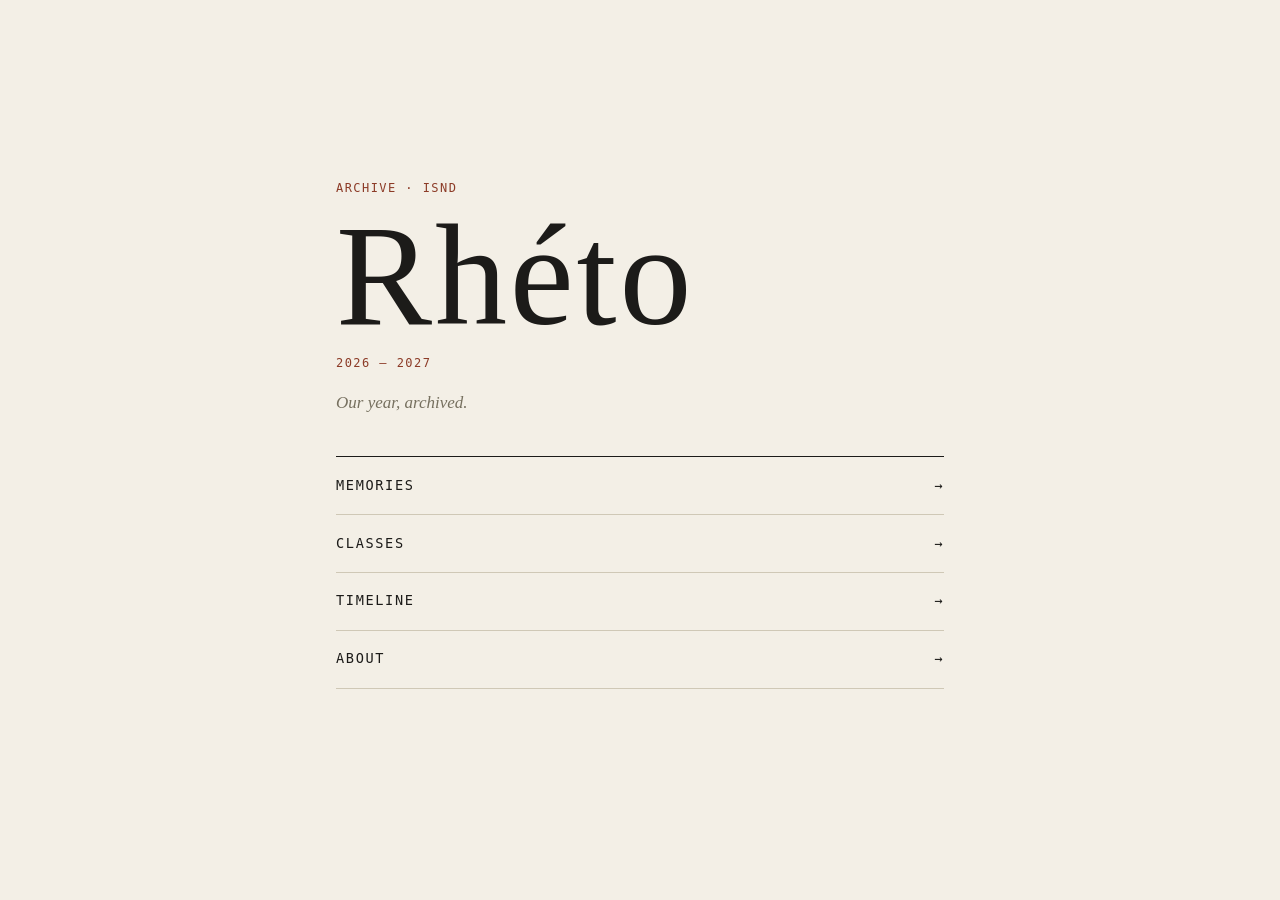
==== index.html @ 83270bd8 "Add files via upload" ====
<!doctype html>
<html lang="fr">
<head>
<meta charset="utf-8">
<meta name="viewport" content="width=device-width,initial-scale=1">
<title>Rhéto 2026–2027 · ISND</title>
<meta name="description" content="Archive numérique de la rhéto 2026–2027 de l'ISND : souvenirs, classes, timeline.">
<meta name="robots" content="noindex,nofollow">
<meta name="theme-color" content="#f3efe6">
<meta property="og:type" content="website">
<meta property="og:title" content="Rhéto 2026–2027 · ISND">
<meta property="og:description" content="Our year, archived.">
<link rel="icon" href="data:image/svg+xml,%3Csvg xmlns='http://www.w3.org/2000/svg' viewBox='0 0 32 32'%3E%3Crect width='32' height='32' fill='%231c1b19'/%3E%3Ctext x='16' y='23' font-size='20' text-anchor='middle' fill='%23f3efe6' font-family='Georgia,serif'%3ER%3C/text%3E%3C/svg%3E">
<link rel="stylesheet" href="css/style.css">
<script src="js/main.js" defer></script>
</head>
<body class="home">
<header class="top">
  <a href="#home">Rhéto 26–27</a>
  <nav aria-label="Navigation">
    <a href="#memories">Memories</a><a href="#classes">Classes</a><a href="#timeline">Timeline</a><a href="#about">About</a>
  </nav>
</header>
<main>

<!-- ACCUEIL : modifiez librement les textes ci-dessous -->
<section id="home">
  <p class="kicker">Archive · ISND</p>
  <h1>Rhéto</h1>
  <p class="kicker">2026 — 2027</p>
  <p class="tag">Our year, archived.</p>
  <nav class="menu" aria-label="Menu principal">
    <a href="#memories">Memories</a><a href="#classes">Classes</a><a href="#timeline">Timeline</a><a href="#about">About</a>
  </nav>
</section>

<section id="memories">
  <p class="kicker">Archive photographique</p>
  <h2>Memories</h2>
  <div id="filters" role="group" aria-label="Catégories"></div>
  <div id="grid"></div>
  <p id="empty" class="mute" hidden>Aucune photo pour le moment.</p>
  <button id="more" hidden>Voir plus</button>
</section>

<section id="classes">
  <p class="kicker">La promotion</p>
  <h2>Classes</h2>
  <div id="students"></div>
</section>

<section id="timeline">
  <p class="kicker">Notre année</p>
  <h2>Timeline</h2>
  <ol id="events"></ol>
</section>

<section id="about">
  <p class="kicker">À propos</p>
  <h2>About</h2>
  <div class="prose">
    <p>Cette archive rassemble les souvenirs de la rhéto 2026–2027 de l'Institut des Sœurs de Notre-Dame. Elle est faite par des élèves, pour des élèves, afin de la retrouver dans cinq ou dix ans.</p>
    <p>Les photos sont partagées volontairement. Une photo vous dérange ? Dites-le-nous et elle sera retirée : [VOTRE CONTACT ICI].</p>
    <p>Ce site ne collecte aucune donnée personnelle.</p>
  </div>
</section>

</main>

<dialog id="lb" aria-label="Photo en grand">
  <button id="x" aria-label="Fermer">×</button>
  <button id="prev" aria-label="Photo précédente">‹</button>
  <figure><img alt=""><figcaption></figcaption></figure>
  <button id="next" aria-label="Photo suivante">›</button>
</dialog>
</body>
</html>
---- css/style.css ----
:root{--bg:#f3efe6;--fg:#1c1b19;--mute:#76705f;--line:#cfc8b6;--ac:#8c3b27;--serif:"Iowan Old Style","Palatino Linotype",Georgia,serif;--mono:ui-monospace,"SF Mono",Menlo,Consolas,monospace}
@media(prefers-color-scheme:dark){:root{--bg:#161513;--fg:#ece6d8;--mute:#9b9482;--line:#37342d;--ac:#d98b6f}}
*{box-sizing:border-box}
body{margin:0;background:var(--bg);color:var(--fg);font:1.0625rem/1.6 var(--serif)}
a{color:inherit}
:focus-visible{outline:2px solid var(--ac);outline-offset:3px}
[hidden]{display:none!important}
.kicker,.top,.menu a,#filters button,#more,figcaption,summary{font-family:var(--mono);font-size:.75rem;letter-spacing:.12em;text-transform:uppercase}
.kicker{color:var(--ac);margin:0}
.mute{color:var(--mute)}
.top{display:flex;justify-content:space-between;align-items:center;flex-wrap:wrap;gap:.3rem 1.2rem;padding:.8rem 1rem;border-bottom:1px solid var(--line)}
.top a{text-decoration:none;padding:.4rem 0}
.top nav{display:flex;gap:1.1rem;flex-wrap:wrap}
.top a[aria-current]{color:var(--ac);border-bottom:1px solid}
.home .top{display:none}
main>section{max-width:1100px;margin:0 auto;padding:2rem 1rem 4rem}
#home{min-height:100svh;display:flex;flex-direction:column;justify-content:center;max-width:640px}
h1{font-weight:400;font-size:clamp(4rem,23vw,9rem);line-height:.9;letter-spacing:.02em;margin:.8rem 0}
h2{font-weight:400;font-size:clamp(2rem,8vw,3.5rem);line-height:1;margin:.3rem 0 1.5rem}
.tag{font-style:italic;color:var(--mute);margin:1rem 0 2.5rem}
.menu{border-top:1px solid var(--fg)}
.menu a{display:flex;justify-content:space-between;padding:1.1rem 0;border-bottom:1px solid var(--line);text-decoration:none;font-size:.85rem}
.menu a::after{content:"→"}
.menu a:hover{color:var(--ac)}
.prose{max-width:36rem}
#filters{display:flex;flex-wrap:wrap;gap:.5rem;margin-bottom:1.5rem}
#filters button,#more{background:none;color:inherit;border:1px solid var(--line);padding:.55rem .9rem;cursor:pointer}
#filters button[aria-pressed=true]{background:var(--fg);color:var(--bg);border-color:var(--fg)}
#more{display:block;margin:2rem auto 0}
#grid{columns:2;column-gap:.5rem}
.ph{display:block;width:100%;padding:0;border:0;margin:0 0 .5rem;background:var(--line);break-inside:avoid;cursor:zoom-in}
.ph img{display:block;width:100%;height:auto}
@media(min-width:700px){#grid{columns:3}}
@media(min-width:1000px){#grid{columns:4}}
details{border-bottom:1px solid var(--line)}
summary{padding:1rem 0;cursor:pointer}
details ul{columns:2 14rem;list-style:none;margin:0;padding:0 0 1rem}
#events{list-style:none;margin:0;padding:0 0 0 1.4rem;border-left:1px solid var(--line);max-width:36rem}
#events li{position:relative;margin:0 0 2rem}
#events li::before{content:"";position:absolute;left:-1.4rem;top:.5rem;width:7px;height:7px;background:var(--ac);transform:translateX(-3px)}
#events h3{margin:0;font:inherit;font-family:var(--mono);font-size:.75rem;letter-spacing:.12em;text-transform:uppercase;color:var(--ac)}
#events p{margin:.2rem 0 0}
#lb{border:0;padding:0;width:100vw;height:100dvh;max-width:none;max-height:none;background:#0c0b0a;color:#eee}
#lb[open]{display:flex;flex-direction:column;align-items:center;justify-content:center}
#lb figure{margin:0;text-align:center}
#lb img{max-width:100vw;max-height:calc(100dvh - 5rem);object-fit:contain}
#lb figcaption{padding:.8rem 1rem;min-height:3rem}
#lb button{position:absolute;background:none;border:0;color:inherit;font-size:2.2rem;padding:.6rem 1rem;cursor:pointer;text-shadow:0 0 6px #000}
#x{top:0;right:0}#prev,#next{top:50%;transform:translateY(-50%)}#prev{left:0}#next{right:0}
@media(prefers-reduced-motion:no-preference){.menu a,.top a{transition:color .2s}#lb[open]{animation:f .2s}@keyframes f{from{opacity:0}}}
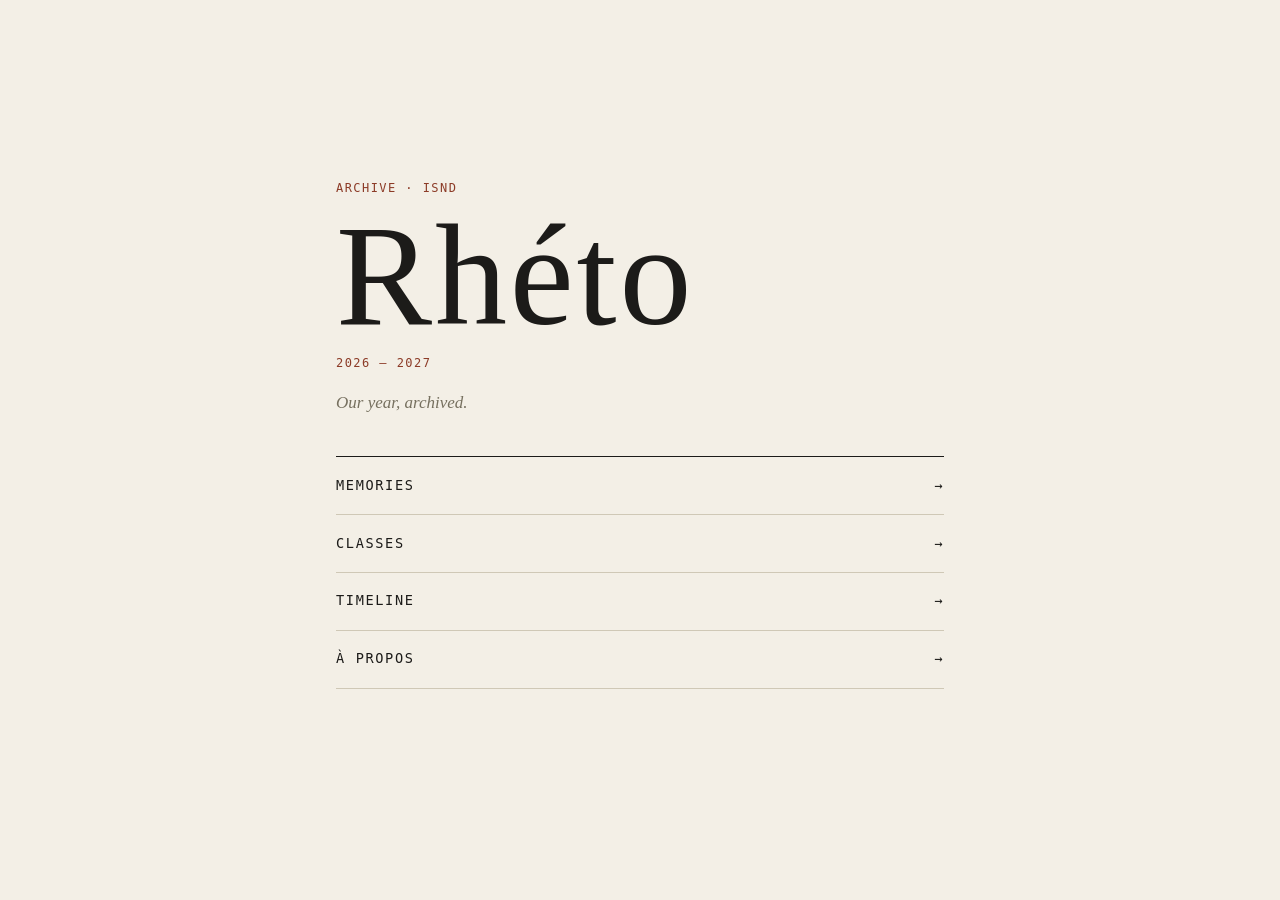
==== commit 23ef1c51: "Change 'About' link text to 'À Propos'" ====
--- a/index.html
+++ b/index.html
@@ -18,7 +18,7 @@
 <header class="top">
   <a href="#home">Rhéto 26–27</a>
   <nav aria-label="Navigation">
-    <a href="#memories">Memories</a><a href="#classes">Classes</a><a href="#timeline">Timeline</a><a href="#about">About</a>
+    <a href="#memories">Memories</a><a href="#classes">Classes</a><a href="#timeline">Timeline</a><a href="#about">À Propos</a>
   </nav>
 </header>
 <main>
@@ -30,7 +30,7 @@
   <p class="kicker">2026 — 2027</p>
   <p class="tag">Our year, archived.</p>
   <nav class="menu" aria-label="Menu principal">
-    <a href="#memories">Memories</a><a href="#classes">Classes</a><a href="#timeline">Timeline</a><a href="#about">About</a>
+    <a href="#memories">Memories</a><a href="#classes">Classes</a><a href="#timeline">Timeline</a><a href="#about">À Propos</a>
   </nav>
 </section>
 
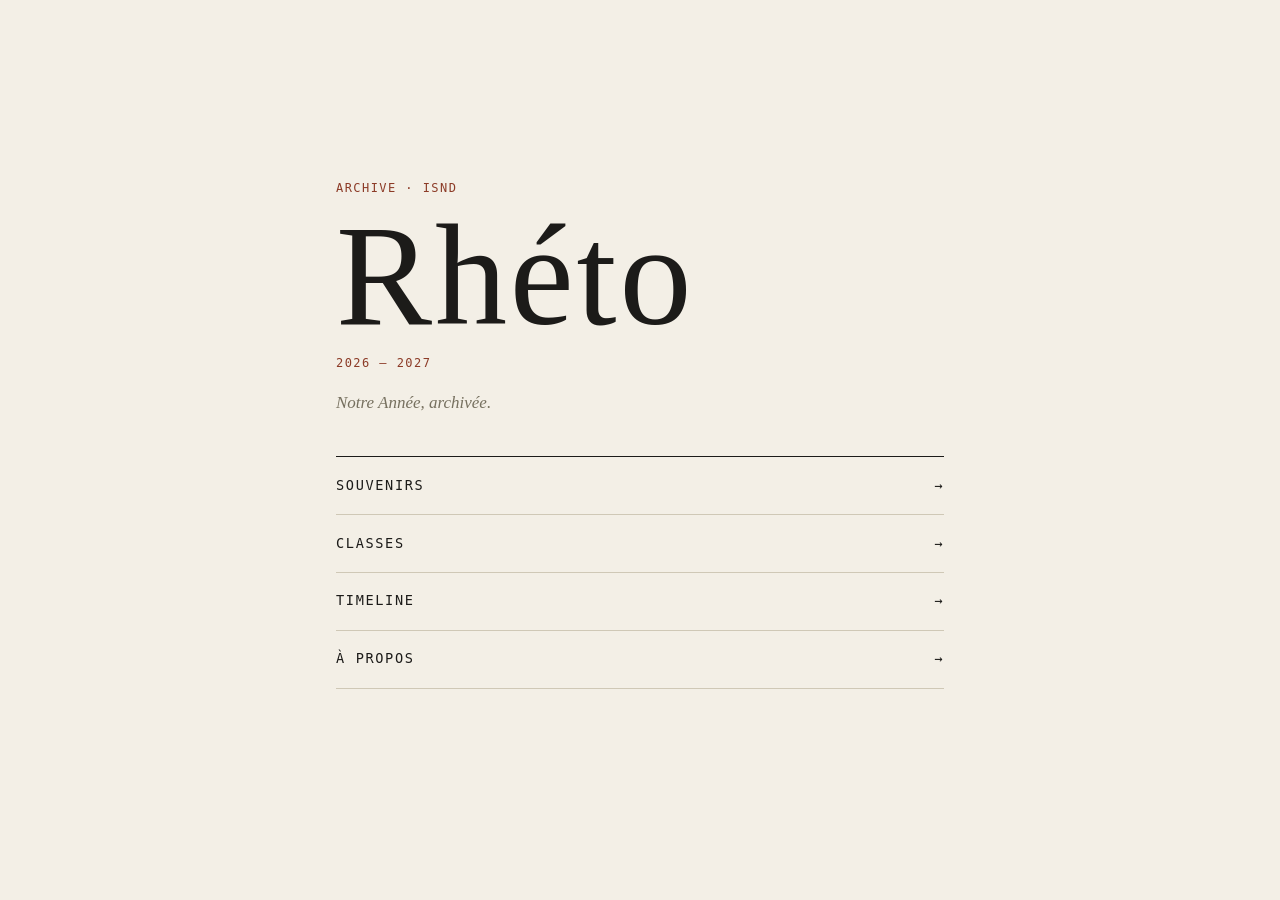
==== commit ac109df7: "Update text and links in index.html" ====
--- a/index.html
+++ b/index.html
@@ -18,7 +18,7 @@
 <header class="top">
   <a href="#home">Rhéto 26–27</a>
   <nav aria-label="Navigation">
-    <a href="#memories">Memories</a><a href="#classes">Classes</a><a href="#timeline">Timeline</a><a href="#about">À Propos</a>
+    <a href="#memories">Memories</a><a href="#classes">Classes</a><a href="#timeline">Timeline</a><a href="#about">About</a>
   </nav>
 </header>
 <main>
@@ -28,15 +28,15 @@
   <p class="kicker">Archive · ISND</p>
   <h1>Rhéto</h1>
   <p class="kicker">2026 — 2027</p>
-  <p class="tag">Our year, archived.</p>
+  <p class="tag">Notre Année, archivée.</p>
   <nav class="menu" aria-label="Menu principal">
-    <a href="#memories">Memories</a><a href="#classes">Classes</a><a href="#timeline">Timeline</a><a href="#about">À Propos</a>
+    <a href="#memories">Souvenirs</a><a href="#classes">Classes</a><a href="#timeline">Timeline</a><a href="#about">À Propos</a>
   </nav>
 </section>
 
 <section id="memories">
   <p class="kicker">Archive photographique</p>
-  <h2>Memories</h2>
+  <h2>Souvenirs</h2>
   <div id="filters" role="group" aria-label="Catégories"></div>
   <div id="grid"></div>
   <p id="empty" class="mute" hidden>Aucune photo pour le moment.</p>
@@ -60,7 +60,7 @@
   <h2>About</h2>
   <div class="prose">
     <p>Cette archive rassemble les souvenirs de la rhéto 2026–2027 de l'Institut des Sœurs de Notre-Dame. Elle est faite par des élèves, pour des élèves, afin de la retrouver dans cinq ou dix ans.</p>
-    <p>Les photos sont partagées volontairement. Une photo vous dérange ? Dites-le-nous et elle sera retirée : [VOTRE CONTACT ICI].</p>
+    <p>Les photos sont partagées volontairement. Une photo vous dérange ? Dites-le-nous et elle sera retirée. Prof référent : Mme Lichtert.</p>
     <p>Ce site ne collecte aucune donnée personnelle.</p>
   </div>
 </section>
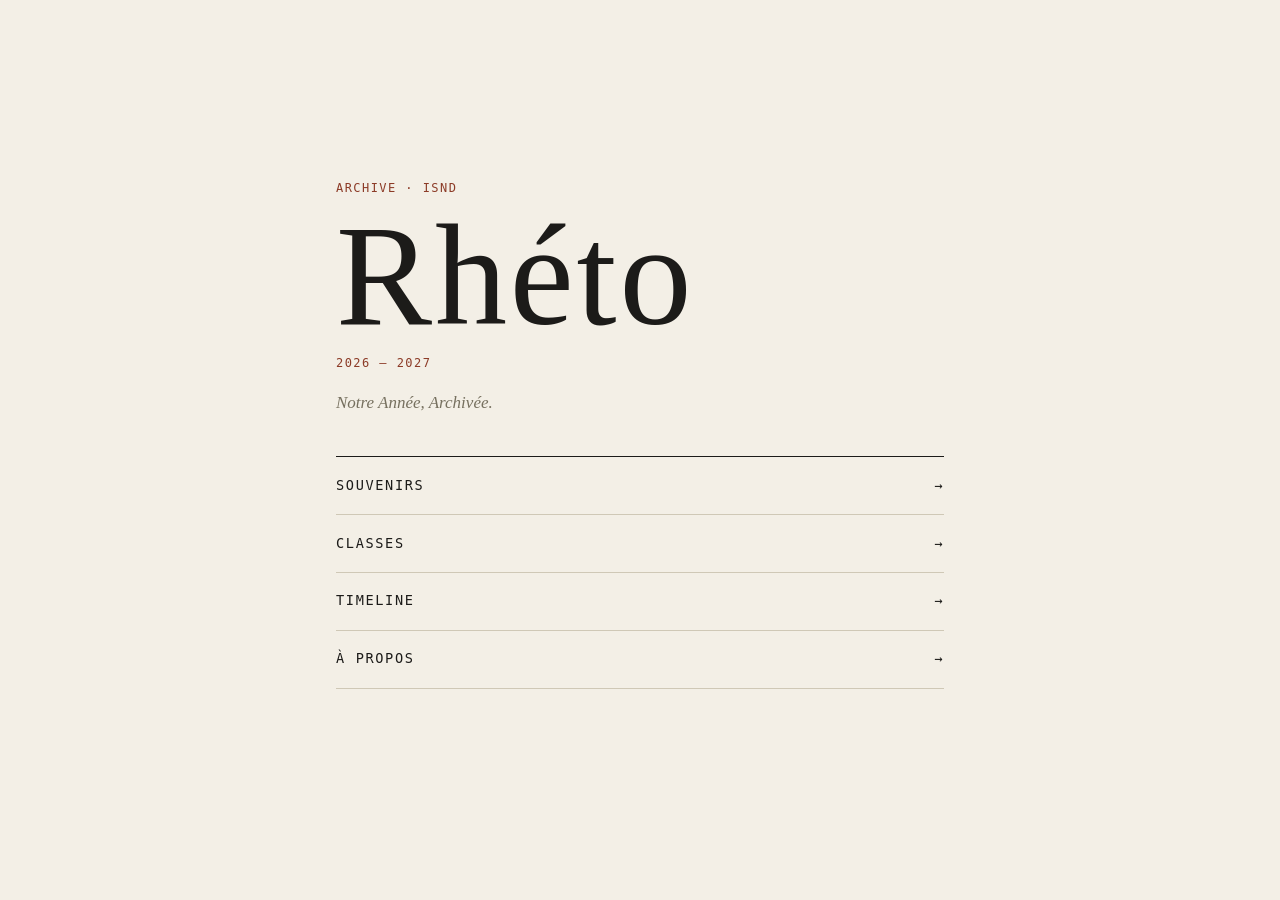
==== commit 2698b058: "Update index.html" ====
--- a/index.html
+++ b/index.html
@@ -28,7 +28,7 @@
   <p class="kicker">Archive · ISND</p>
   <h1>Rhéto</h1>
   <p class="kicker">2026 — 2027</p>
-  <p class="tag">Notre Année, archivée.</p>
+  <p class="tag">Notre Année, Archivée.</p>
   <nav class="menu" aria-label="Menu principal">
     <a href="#memories">Souvenirs</a><a href="#classes">Classes</a><a href="#timeline">Timeline</a><a href="#about">À Propos</a>
   </nav>
